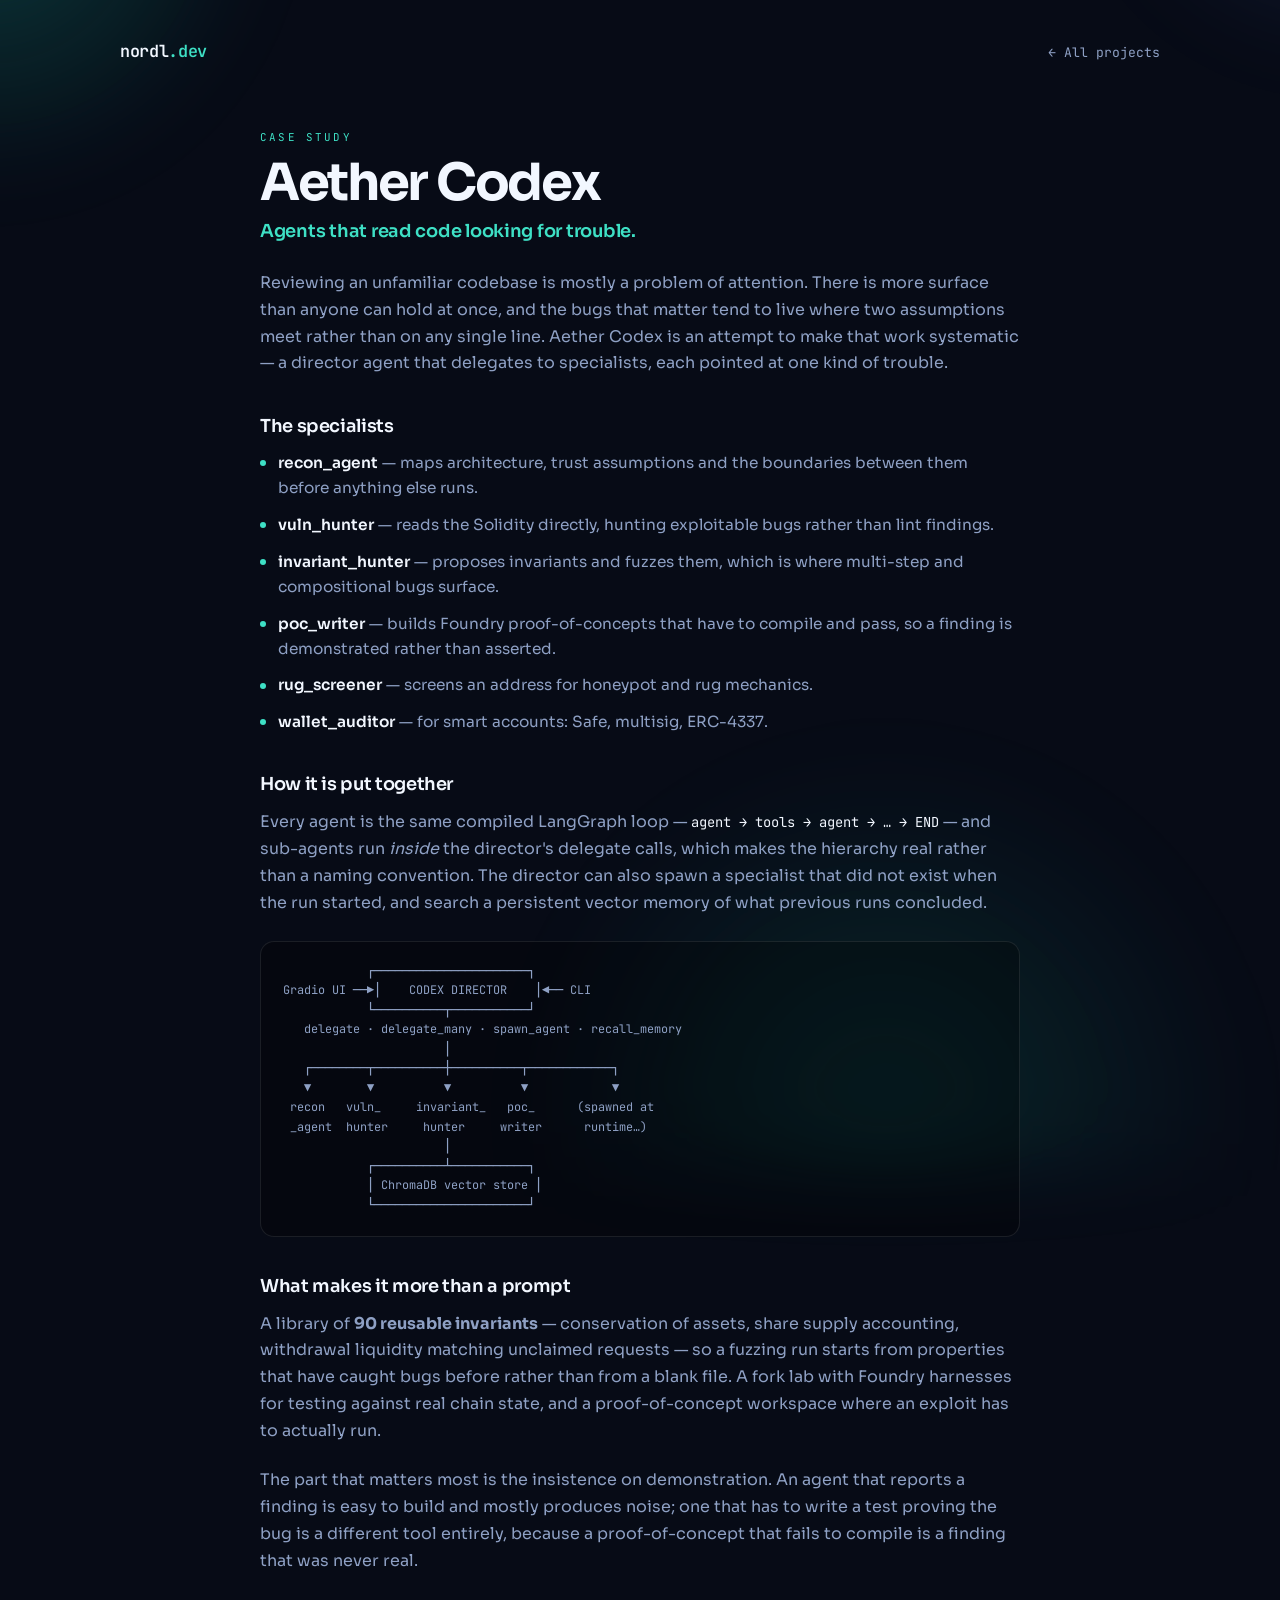
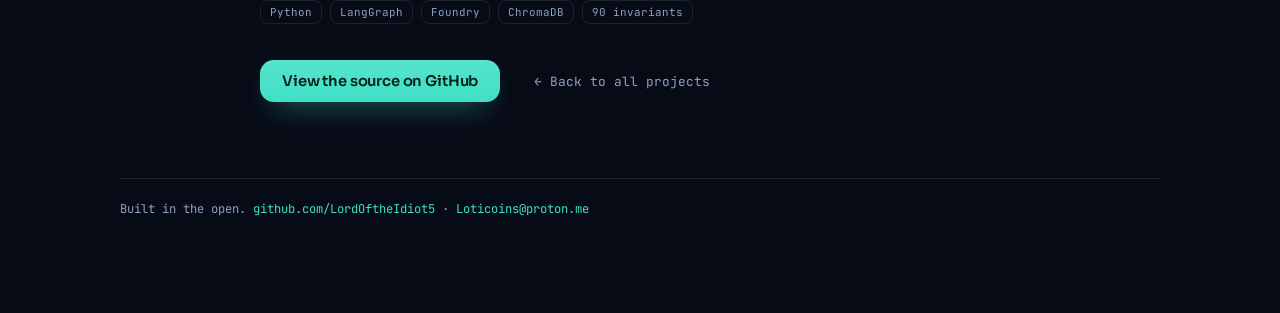
==== aether-codex.html @ 57392e06 "Case study for Aether Codex, and a card that says what it is The card called it a toolkit for runnin" ====
<!doctype html>
<html lang="en">
<head>
  <meta charset="UTF-8">
  <meta name="viewport" content="width=device-width, initial-scale=1.0">
  <title>Aether Codex — nordl.dev</title>
  <meta name="description" content="A multi-agent framework where specialist agents read Solidity, write proof-of-concept exploits, and fuzz invariants.">
  <meta property="og:title" content="Aether Codex — agents that read code looking for trouble">
  <meta property="og:description" content="Specialist LangGraph agents for recon, vulnerability hunting, PoC exploits and invariant fuzzing.">
  <meta property="og:type" content="article">
  <meta property="og:url" content="https://nordl.dev/aether-codex.html">
  <meta name="twitter:card" content="summary">
  <link rel="icon" href="data:image/svg+xml,%3Csvg xmlns='http://www.w3.org/2000/svg' viewBox='0 0 32 32'%3E%3Ccircle cx='16' cy='16' r='13' fill='none' stroke='%233ee0c5' stroke-width='3'/%3E%3C/svg%3E">
  <link rel="preconnect" href="https://fonts.googleapis.com">
  <link rel="preconnect" href="https://fonts.gstatic.com" crossorigin>
  <link href="https://fonts.googleapis.com/css2?family=Sora:wght@400;600;700&family=JetBrains+Mono:wght@400;600&display=swap" rel="stylesheet">
  <link rel="stylesheet" href="style.css">
</head>
<body>
  <div class="aurora" aria-hidden="true"></div>

  <main class="page">
    <header class="masthead">
      <a class="wordmark" href="/">nordl<span>.dev</span></a>
      <nav class="links">
        <a href="/">← All projects</a>
      </nav>
    </header>

    <article class="case">
      <p class="case-kicker">Case study</p>
      <h1>Aether Codex</h1>
      <p class="case-line">Agents that read code looking for trouble.</p>

      <p class="case-body">
        Reviewing an unfamiliar codebase is mostly a problem of attention. There is
        more surface than anyone can hold at once, and the bugs that matter tend to
        live where two assumptions meet rather than on any single line. Aether Codex
        is an attempt to make that work systematic — a director agent that delegates
        to specialists, each pointed at one kind of trouble.
      </p>

      <h2>The specialists</h2>
      <ul class="case-list">
        <li><strong>recon_agent</strong> — maps architecture, trust assumptions and the boundaries between them before anything else runs.</li>
        <li><strong>vuln_hunter</strong> — reads the Solidity directly, hunting exploitable bugs rather than lint findings.</li>
        <li><strong>invariant_hunter</strong> — proposes invariants and fuzzes them, which is where multi-step and compositional bugs surface.</li>
        <li><strong>poc_writer</strong> — builds Foundry proof-of-concepts that have to compile and pass, so a finding is demonstrated rather than asserted.</li>
        <li><strong>rug_screener</strong> — screens an address for honeypot and rug mechanics.</li>
        <li><strong>wallet_auditor</strong> — for smart accounts: Safe, multisig, ERC-4337.</li>
      </ul>

      <h2>How it is put together</h2>
      <p class="case-body">
        Every agent is the same compiled LangGraph loop —
        <span class="mono-inline">agent → tools → agent → … → END</span> — and
        sub-agents run <em>inside</em> the director's delegate calls, which makes the
        hierarchy real rather than a naming convention. The director can also spawn a
        specialist that did not exist when the run started, and search a persistent
        vector memory of what previous runs concluded.
      </p>

      <pre class="case-code"><code>            ┌──────────────────────┐
Gradio UI ──▶│    CODEX DIRECTOR    │◀── CLI
            └──────────┬───────────┘
   delegate · delegate_many · spawn_agent · recall_memory
                       │
   ┌────────┬──────────┼──────────┬────────────┐
   ▼        ▼          ▼          ▼            ▼
 recon   vuln_     invariant_   poc_      (spawned at
 _agent  hunter     hunter     writer      runtime…)
                       │
            ┌──────────┴───────────┐
            │ ChromaDB vector store │
            └──────────────────────┘</code></pre>

      <h2>What makes it more than a prompt</h2>
      <p class="case-body">
        A library of <strong>90 reusable invariants</strong> — conservation of assets,
        share supply accounting, withdrawal liquidity matching unclaimed requests — so
        a fuzzing run starts from properties that have caught bugs before rather than
        from a blank file. A fork lab with Foundry harnesses for testing against real
        chain state, and a proof-of-concept workspace where an exploit has to actually
        run.
      </p>
      <p class="case-body">
        The part that matters most is the insistence on demonstration. An agent that
        reports a finding is easy to build and mostly produces noise; one that has to
        write a test proving the bug is a different tool entirely, because a
        proof-of-concept that fails to compile is a finding that was never real.
      </p>

      <ul class="project-meta case-meta">
        <li>Python</li>
        <li>LangGraph</li>
        <li>Foundry</li>
        <li>ChromaDB</li>
        <li>90 invariants</li>
      </ul>

      <p class="case-actions">
        <a class="contact-button" href="https://github.com/LordOftheIdiot5/aether-codex" target="_blank" rel="noopener noreferrer">View the source on GitHub</a>
        <a class="contact-alt" href="/">← Back to all projects</a>
      </p>
    </article>

    <footer class="foot">
      <p>
        Built in the open.
        <a href="https://github.com/LordOftheIdiot5" target="_blank" rel="noopener noreferrer">github.com/LordOftheIdiot5</a>
        · <a href="mailto:Loticoins@proton.me">Loticoins@proton.me</a>
      </p>
    </footer>
  </main>
</body>
</html>
---- style.css ----
/* Deliberately the same palette and type as worldpulse.nordl.dev, so the
   subdomain reads as part of the same place rather than a separate site. */

:root {
  --bg: #070b16;
  --ink: #f2f7ff;
  --muted: #8ea0c4;
  --accent: #3ee0c5;
  --shell: rgba(11, 17, 32, 0.68);
  --edge: rgba(255, 255, 255, 0.09);
  --edge-lit: color-mix(in srgb, var(--accent) 40%, transparent);
  --sans: "Sora", "Segoe UI", system-ui, sans-serif;
  --mono: "JetBrains Mono", ui-monospace, monospace;
}

* { box-sizing: border-box; }

body {
  margin: 0;
  min-height: 100vh;
  font-family: var(--sans);
  color: var(--ink);
  background: var(--bg);
  overflow-x: hidden;
  -webkit-font-smoothing: antialiased;
}

.aurora {
  position: fixed;
  inset: -30vh -30vw;
  z-index: -1;
  pointer-events: none;
  background:
    radial-gradient(36vw 36vw at 18% 12%, color-mix(in srgb, var(--accent) 22%, transparent), transparent 62%),
    radial-gradient(32vw 32vw at 84% 6%, rgba(109, 141, 255, 0.18), transparent 60%),
    radial-gradient(44vw 44vw at 62% 96%, color-mix(in srgb, var(--accent) 12%, transparent), transparent 66%);
  filter: blur(40px) saturate(130%);
  animation: drift 30s ease-in-out infinite alternate;
}

@keyframes drift {
  from { transform: translate3d(-2%, -1%, 0) scale(1); }
  to   { transform: translate3d(3%, 2%, 0) scale(1.07); }
}

.page {
  width: min(1040px, calc(100% - 40px));
  margin: 0 auto;
  padding: 40px 0 96px;
}

/* --- masthead --- */

.masthead {
  display: flex;
  align-items: center;
  justify-content: space-between;
  gap: 20px;
  padding-bottom: 8px;
}

.wordmark {
  font-family: var(--mono);
  font-size: 1.05rem;
  font-weight: 600;
  letter-spacing: -0.02em;
  color: var(--ink);
  text-decoration: none;
}

.wordmark span { color: var(--accent); }

.links a {
  font-family: var(--mono);
  font-size: 0.82rem;
  color: var(--muted);
  text-decoration: none;
  transition: color 0.2s ease;
}

.links a:hover { color: var(--accent); }

/* --- intro --- */

.intro {
  padding: 76px 0 52px;
  max-width: 34ch;
}

.intro h1 {
  margin: 0 0 18px;
  font-size: clamp(2.6rem, 7vw, 4.2rem);
  line-height: 1;
  font-weight: 700;
  letter-spacing: -0.05em;
  background: linear-gradient(180deg, var(--ink) 34%, color-mix(in srgb, var(--ink) 44%, transparent));
  -webkit-background-clip: text;
  background-clip: text;
  color: transparent;
}

.intro p {
  margin: 0;
  max-width: 48ch;
  font-size: 1.04rem;
  line-height: 1.62;
  color: var(--muted);
}

/* --- projects --- */

.projects {
  display: grid;
  grid-template-columns: repeat(auto-fit, minmax(300px, 1fr));
  gap: 20px;
}

.project {
  display: block;
  padding: 26px;
  border-radius: 22px;
  border: 1px solid var(--edge);
  background: var(--shell);
  backdrop-filter: blur(20px) saturate(150%);
  box-shadow: 0 20px 60px -32px rgba(0, 0, 0, 0.9);
  text-decoration: none;
  color: inherit;
  transition: border-color 0.3s ease, transform 0.3s ease, box-shadow 0.3s ease;
  animation: rise 0.6s cubic-bezier(0.2, 0.8, 0.2, 1) both;
}

.project:nth-child(2) { animation-delay: 0.08s; }

.project.live:hover {
  border-color: var(--edge-lit);
  transform: translateY(-3px);
  box-shadow: 0 28px 72px -32px color-mix(in srgb, var(--accent) 32%, rgba(0, 0, 0, 0.9));
}

@keyframes rise {
  from { opacity: 0; transform: translateY(14px); }
  to   { opacity: 1; transform: none; }
}

.project-head {
  display: flex;
  align-items: center;
  justify-content: space-between;
  gap: 14px;
  margin-bottom: 12px;
}

.project h2 {
  margin: 0;
  font-size: 1.35rem;
  font-weight: 600;
  letter-spacing: -0.03em;
}

.badge {
  font-family: var(--mono);
  font-size: 0.64rem;
  letter-spacing: 0.14em;
  text-transform: uppercase;
  padding: 5px 10px;
  border-radius: 999px;
  color: var(--accent);
  border: 1px solid var(--edge-lit);
  background: color-mix(in srgb, var(--accent) 9%, transparent);
  white-space: nowrap;
}

.badge.quiet {
  color: var(--muted);
  border-color: var(--edge);
  background: rgba(255, 255, 255, 0.03);
}

.project-line {
  margin: 0 0 10px;
  font-size: 1rem;
  font-weight: 600;
  color: var(--accent);
  letter-spacing: -0.01em;
}

.project-body {
  margin: 0;
  font-size: 0.92rem;
  line-height: 1.6;
  color: var(--muted);
}

.project-meta {
  display: flex;
  flex-wrap: wrap;
  gap: 8px;
  margin: 18px 0 0;
  padding: 0;
  list-style: none;
}

.project-meta li {
  font-family: var(--mono);
  font-size: 0.68rem;
  color: var(--muted);
  padding: 4px 9px;
  border-radius: 8px;
  border: 1px solid var(--edge);
}

.placeholder { opacity: 0.62; }

/* --- foot --- */

.foot {
  margin-top: 56px;
  padding-top: 22px;
  border-top: 1px solid var(--edge);
}

.foot p {
  margin: 0;
  font-family: var(--mono);
  font-size: 0.76rem;
  color: var(--muted);
}

.foot a { color: var(--accent); text-decoration: none; }
.foot a:hover { text-decoration: underline; }

@media (prefers-reduced-motion: reduce) {
  .aurora, .project { animation: none; }
}

/* --- services --- */

.services {
  margin-top: 56px;
  padding: 30px 28px;
  border-radius: 22px;
  border: 1px solid var(--edge-lit);
  background:
    linear-gradient(180deg, color-mix(in srgb, var(--accent) 6%, transparent), transparent 60%),
    var(--shell);
  backdrop-filter: blur(20px) saturate(150%);
}

.services-title {
  margin: 0 0 10px;
  font-size: 1.6rem;
  font-weight: 700;
  letter-spacing: -0.035em;
}

.services-lede {
  margin: 0 0 26px;
  max-width: 54ch;
  font-size: 0.98rem;
  line-height: 1.6;
  color: var(--muted);
}

.services-grid {
  display: grid;
  grid-template-columns: repeat(auto-fit, minmax(230px, 1fr));
  gap: 22px;
}

.service h3 {
  margin: 0 0 8px;
  font-size: 0.94rem;
  font-weight: 600;
  letter-spacing: -0.01em;
  color: var(--accent);
}

.service p {
  margin: 0;
  font-size: 0.88rem;
  line-height: 1.6;
  color: var(--muted);
}

.services-contact { margin: 28px 0 0; }

.contact-button {
  display: inline-block;
  padding: 12px 22px;
  border-radius: 14px;
  font-family: var(--sans);
  font-size: 0.92rem;
  font-weight: 600;
  letter-spacing: -0.01em;
  text-decoration: none;
  color: #06231e;
  background: linear-gradient(180deg, color-mix(in srgb, var(--accent) 88%, #fff), var(--accent));
  box-shadow: 0 12px 32px -14px color-mix(in srgb, var(--accent) 70%, transparent);
  transition: transform 0.18s ease, filter 0.18s ease;
}

.contact-button:hover { transform: translateY(-1px); filter: brightness(1.06); }
.contact-button:active { transform: translateY(0); }

.contact-alt {
  margin-left: 16px;
  font-family: var(--mono);
  font-size: 0.8rem;
  color: var(--muted);
  text-decoration: none;
}

.contact-alt:hover { color: var(--accent); }

/* A project with no public source: present, clearly not clickable. */
.project.private { cursor: default; }
.project.private:hover { transform: none; }

.mono-inline {
  font-family: var(--mono);
  font-size: 0.86em;
  color: var(--ink);
}

/* --- who / currently --- */

.intro { max-width: none; }

.who {
  max-width: 62ch;
  margin: 0 0 14px;
}

.now {
  margin: 22px 0 0;
  font-family: var(--mono);
  font-size: 0.78rem;
  color: var(--muted);
  line-height: 1.7;
}

.now-label {
  display: inline-block;
  margin-right: 10px;
  padding: 3px 9px;
  border-radius: 999px;
  font-size: 0.64rem;
  letter-spacing: 0.16em;
  text-transform: uppercase;
  color: var(--accent);
  border: 1px solid var(--edge-lit);
  background: color-mix(in srgb, var(--accent) 9%, transparent);
}

/* --- concepts: present, deliberately quiet --- */

.concepts {
  margin-top: 48px;
  padding-top: 26px;
  border-top: 1px solid var(--edge);
}

.concepts-title {
  margin: 0 0 4px;
  font-size: 0.94rem;
  font-weight: 600;
  letter-spacing: -0.01em;
  color: var(--ink);
}

.concepts-note {
  margin: 0 0 14px;
  font-family: var(--mono);
  font-size: 0.72rem;
  color: var(--muted);
}

.concepts-list {
  margin: 0;
  padding: 0;
  list-style: none;
  display: grid;
  gap: 8px;
}

.concepts-list li {
  font-size: 0.86rem;
  line-height: 1.55;
  color: var(--muted);
}

.concepts-list a {
  color: var(--ink);
  text-decoration: none;
  border-bottom: 1px solid var(--edge-lit);
}

.concepts-list a:hover { color: var(--accent); }

.services-availability {
  margin: 24px 0 0;
  max-width: 56ch;
  font-size: 0.94rem;
  line-height: 1.6;
  color: var(--ink);
}

/* The badge is real chain state, fetched at deploy time rather than by script
   in the browser. Sized to the card so it reads as part of it. */
.pulse-badge {
  display: block;
  width: 100%;
  height: auto;
  margin: 0 0 16px;
  border-radius: 12px;
  border: 1px solid var(--edge);
  background: #070b16;
}

/* Screenshots sit flush at the top of a card, so the card reads as a window
   onto the thing rather than a paragraph with a picture stuck under it. */
.shot {
  display: block;
  width: 100%;
  height: auto;
  margin: 0 0 16px;
  border-radius: 12px;
  border: 1px solid var(--edge);
  background: #0b1120;
}




/* <picture> is inline by default, so an img inside it sizing to 100% resolves
   against a shrink-to-fit box rather than the column. On a narrow screen that
   collapsed the screenshot to 124px. */
.feature-media picture {
  display: block;
  width: 100%;
}

/* --- case study page -------------------------------------------------------
   A detail page exists so the screenshot has room. On the card grid it rendered
   at a fifth of its size and read as noise; here it gets the full column. */

.case {
  max-width: 760px;
  margin: 0 auto;
  padding: 60px 0 20px;
}

.case-kicker {
  margin: 0 0 12px;
  font-family: var(--mono);
  font-size: 0.68rem;
  letter-spacing: 0.2em;
  text-transform: uppercase;
  color: var(--accent);
}

.case h1 {
  margin: 0 0 10px;
  font-size: clamp(2.2rem, 6vw, 3.2rem);
  font-weight: 700;
  letter-spacing: -0.045em;
  line-height: 1.05;
}

.case-line {
  margin: 0 0 28px;
  font-size: 1.12rem;
  font-weight: 600;
  color: var(--accent);
  letter-spacing: -0.015em;
}

.case-body {
  margin: 0 0 22px;
  font-size: 1rem;
  line-height: 1.68;
  color: var(--muted);
}

.case h2 {
  margin: 38px 0 14px;
  font-size: 1.12rem;
  font-weight: 600;
  letter-spacing: -0.02em;
  color: var(--ink);
}

/* Break out of the text column so the screenshot is actually legible. The
   width alone is not enough: without re-centring, a figure wider than its
   column simply runs off the right edge and the page scrolls sideways. */
.case-figure {
  margin: 32px 0;
  width: min(1040px, calc(100vw - 40px));
  max-width: none;
  margin-left: 50%;
  transform: translateX(-50%);
}

.case-figure img {
  display: block;
  width: 100%;
  height: auto;
  border-radius: 16px;
  border: 1px solid var(--edge);
  box-shadow: 0 30px 80px -40px rgba(0, 0, 0, 0.95);
  background: #0b1120;
}

.case-figure picture { display: block; width: 100%; }

.case-figure figcaption {
  margin-top: 12px;
  max-width: 70ch;
  font-family: var(--mono);
  font-size: 0.74rem;
  line-height: 1.7;
  color: var(--muted);
}

.case-list {
  margin: 0 0 8px;
  padding: 0;
  list-style: none;
  display: grid;
  gap: 12px;
}

.case-list li {
  padding-left: 18px;
  position: relative;
  font-size: 0.96rem;
  line-height: 1.62;
  color: var(--muted);
}

.case-list li::before {
  content: "";
  position: absolute;
  left: 0;
  top: 0.6em;
  width: 6px;
  height: 6px;
  border-radius: 50%;
  background: var(--accent);
}

.case-list strong { color: var(--ink); font-weight: 600; }

.case-meta { margin-top: 26px; }

.case-actions {
  margin: 36px 0 0;
  display: flex;
  align-items: center;
  gap: 18px;
  flex-wrap: wrap;
}

/* A tall phone capture beside its text, rather than breaking out full width
   the way a wide desktop screenshot does. */
.case-split {
  display: grid;
  grid-template-columns: 1fr 300px;
  gap: 40px;
  align-items: start;
  margin: 26px 0 10px;
}

.case-split-copy > :first-child { margin-top: 0; }

.case-phone {
  margin: 0;
  position: sticky;
  top: 30px;
}

.case-phone picture { display: block; }

.case-phone img {
  display: block;
  width: 100%;
  height: auto;
  border-radius: 20px;
  border: 1px solid var(--edge);
  box-shadow: 0 30px 70px -34px rgba(0, 0, 0, 0.95);
}

.case-figure.narrow {
  width: min(680px, calc(100vw - 40px));
}

.case-note {
  font-family: var(--mono);
  font-size: 0.76rem;
  color: var(--muted);
}

@media (max-width: 760px) {
  .case-split {
    grid-template-columns: 1fr;
    gap: 26px;
  }
  .case-phone {
    position: static;
    max-width: 300px;
  }
}

/* An architecture diagram is the artefact here, so let it be one. */
.case-code {
  margin: 24px 0 28px;
  padding: 20px 22px;
  border-radius: 14px;
  border: 1px solid var(--edge);
  background: rgba(0, 0, 0, 0.28);
  overflow-x: auto;
}

.case-code code {
  font-family: var(--mono);
  font-size: 0.74rem;
  line-height: 1.65;
  color: var(--muted);
  white-space: pre;
}
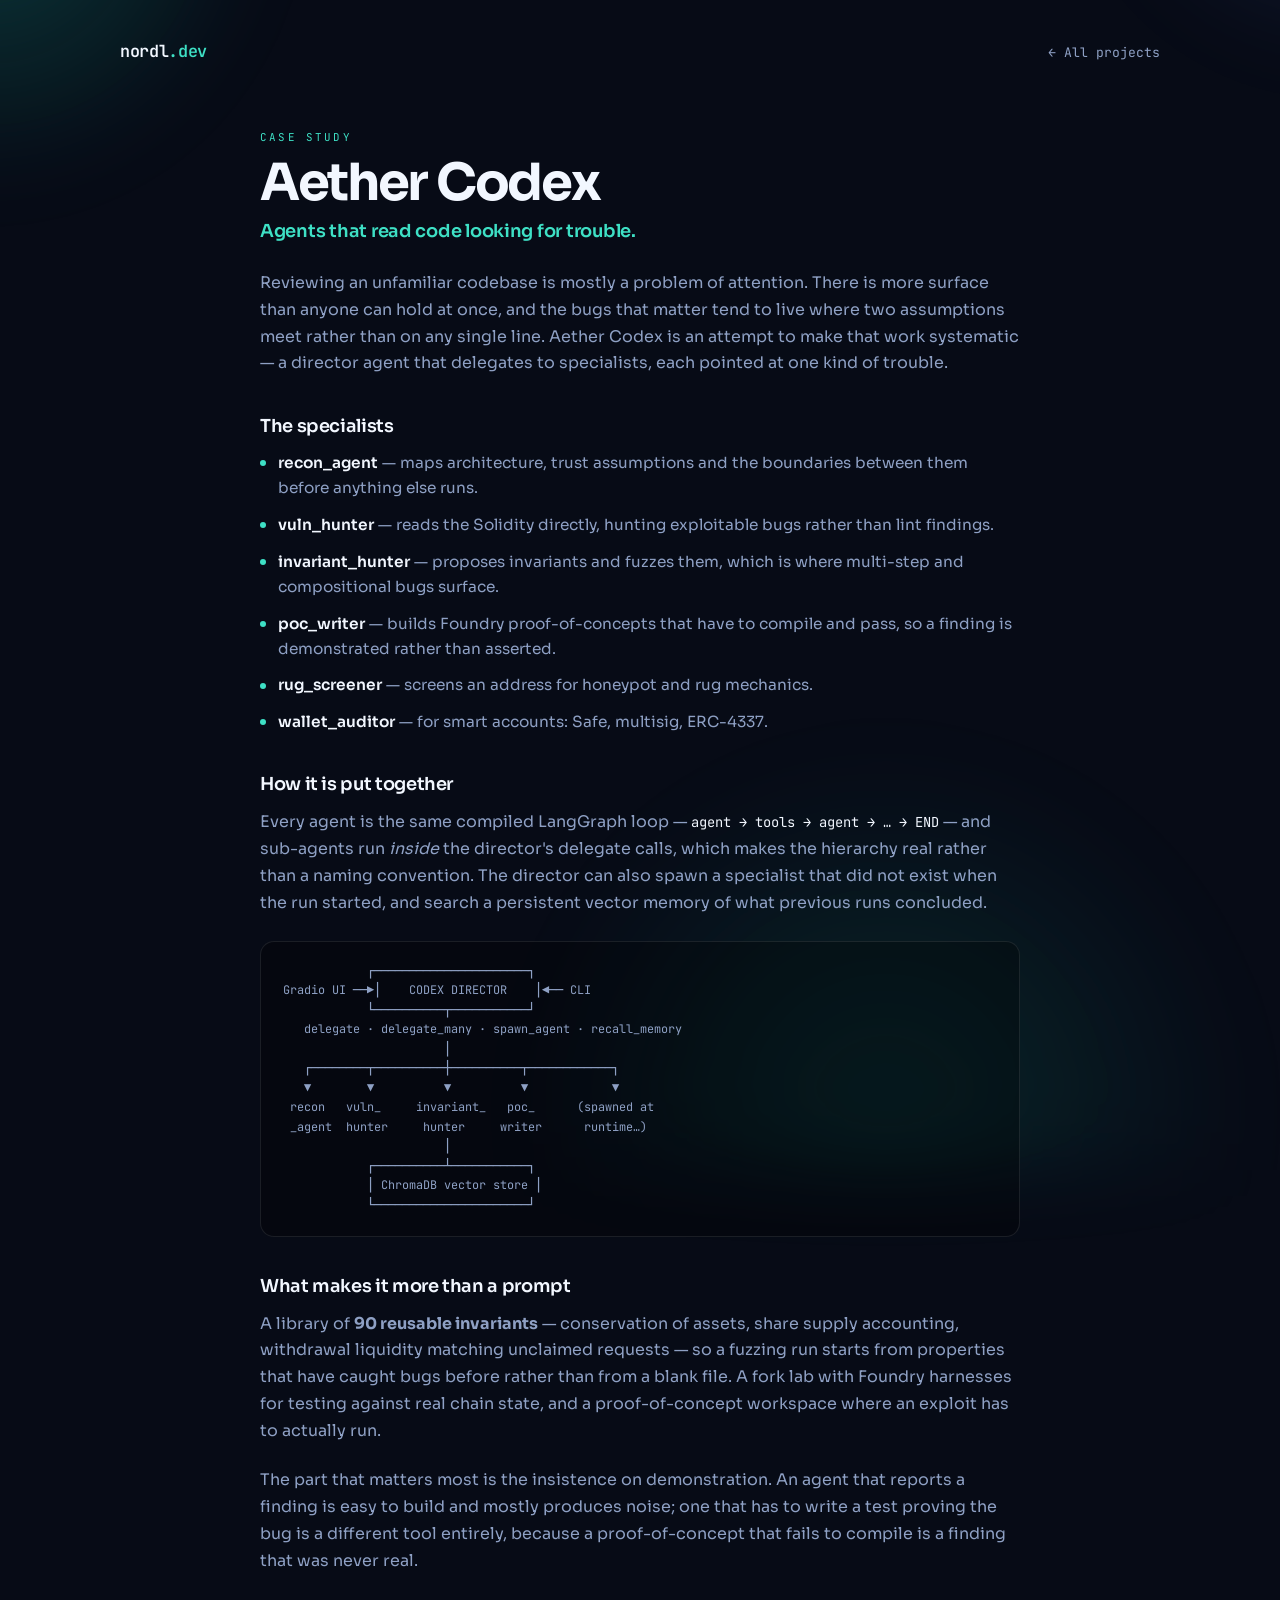
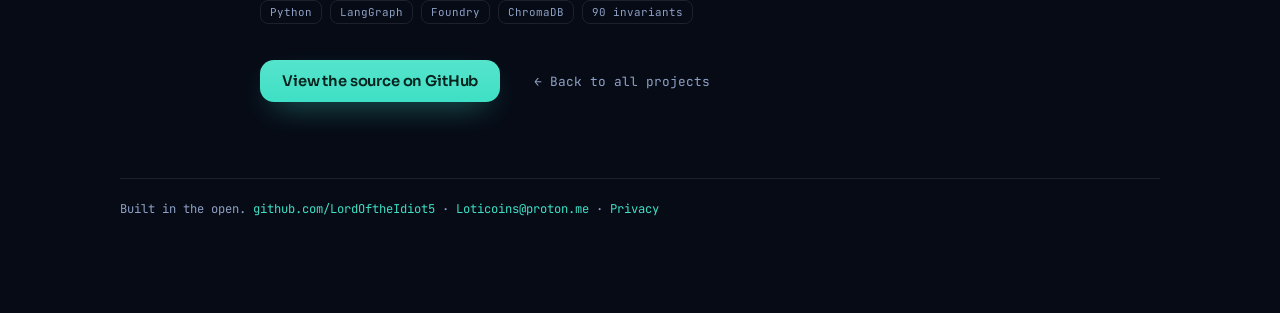
==== commit 7e3e0d5a: "Add AdSense ownership verification, ads.txt and transparent privacy policy" ====
--- a/aether-codex.html
+++ b/aether-codex.html
@@ -15,6 +15,7 @@
   <link rel="preconnect" href="https://fonts.gstatic.com" crossorigin>
   <link href="https://fonts.googleapis.com/css2?family=Sora:wght@400;600;700&family=JetBrains+Mono:wght@400;600&display=swap" rel="stylesheet">
   <link rel="stylesheet" href="style.css">
+  <meta name="google-adsense-account" content="ca-pub-8277014667878301">
 </head>
 <body>
   <div class="aurora" aria-hidden="true"></div>
@@ -109,6 +110,7 @@
         Built in the open.
         <a href="https://github.com/LordOftheIdiot5" target="_blank" rel="noopener noreferrer">github.com/LordOftheIdiot5</a>
         · <a href="mailto:Loticoins@proton.me">Loticoins@proton.me</a>
+         · <a href="/privacy.html">Privacy</a>
       </p>
     </footer>
   </main>
--- a/style.css
+++ b/style.css
@@ -79,6 +79,12 @@
 }
 
 .links a:hover { color: var(--accent); }
+
+a:focus-visible,
+.contact-button:focus-visible {
+  outline: 2px solid var(--accent);
+  outline-offset: 3px;
+}
 
 /* --- intro --- */
 
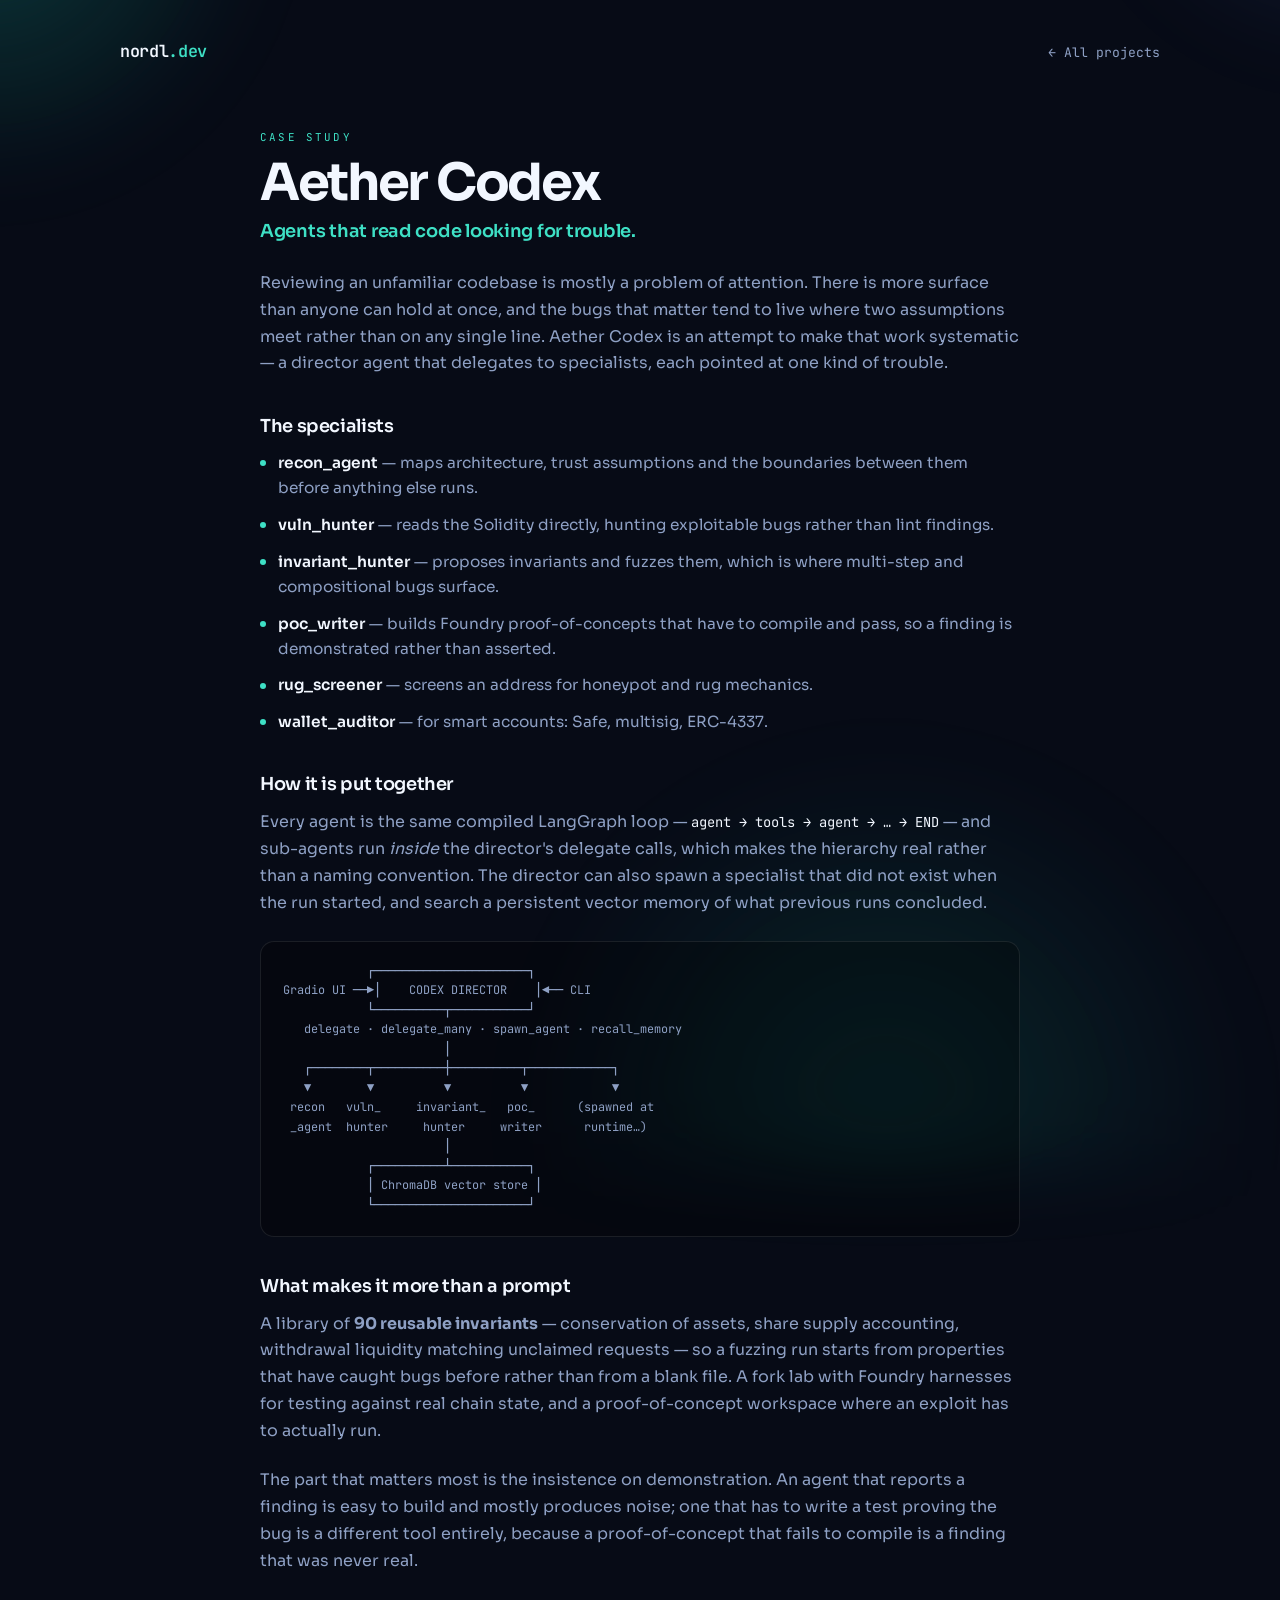
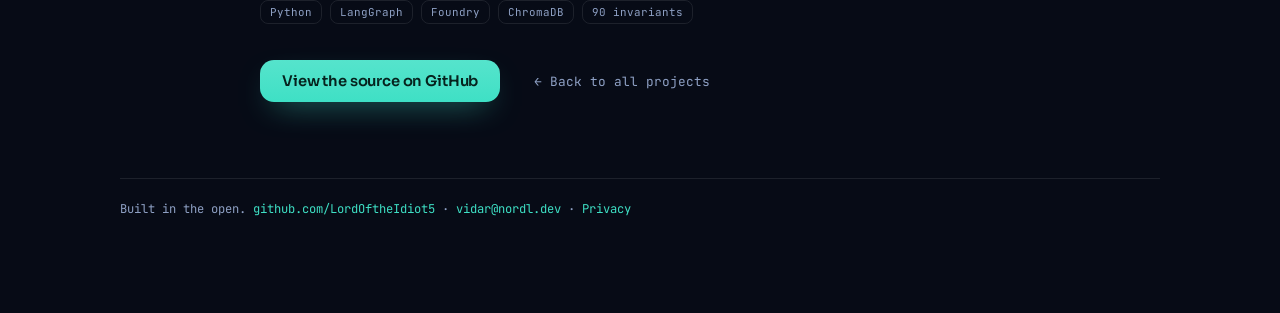
==== commit 52c36d42: "Unify Nordl corporate contact at vidar@nordl.dev" ====
--- a/aether-codex.html
+++ b/aether-codex.html
@@ -109,7 +109,7 @@
       <p>
         Built in the open.
         <a href="https://github.com/LordOftheIdiot5" target="_blank" rel="noopener noreferrer">github.com/LordOftheIdiot5</a>
-        · <a href="mailto:Loticoins@proton.me">Loticoins@proton.me</a>
+        · <a href="mailto:vidar@nordl.dev">vidar@nordl.dev</a>
          · <a href="/privacy.html">Privacy</a>
       </p>
     </footer>
--- a/style.css
+++ b/style.css
@@ -79,12 +79,6 @@
 }
 
 .links a:hover { color: var(--accent); }
-
-a:focus-visible,
-.contact-button:focus-visible {
-  outline: 2px solid var(--accent);
-  outline-offset: 3px;
-}
 
 /* --- intro --- */
 
@@ -634,3 +628,36 @@
   color: var(--muted);
   white-space: pre;
 }
+.beta-panel {
+  margin-block: 1.5rem 2rem;
+  padding: clamp(1rem, 3vw, 1.5rem);
+  border: 1px solid rgba(62, 224, 197, 0.28);
+  border-radius: 14px;
+  background: rgba(62, 224, 197, 0.06);
+}
+.beta-panel h2 { margin-top: 0; }
+.beta-panel p { margin-bottom: 0; }
+.beta-downloads {
+  display: flex;
+  flex-wrap: wrap;
+  gap: 0.75rem;
+}
+.beta-screens {
+  display: grid;
+  grid-template-columns: repeat(auto-fit, minmax(min(100%, 220px), 1fr));
+  gap: 1.25rem;
+  margin-block: 1.25rem 2rem;
+}
+.beta-screens figure {
+  margin: 0;
+  text-align: center;
+}
+.beta-screens img {
+  display: block;
+  width: min(100%, 270px);
+  height: auto;
+  margin-inline: auto;
+  border: 1px solid rgba(62, 224, 197, 0.24);
+  border-radius: 14px;
+}
+.beta-screens figcaption { margin-top: 0.65rem; }
